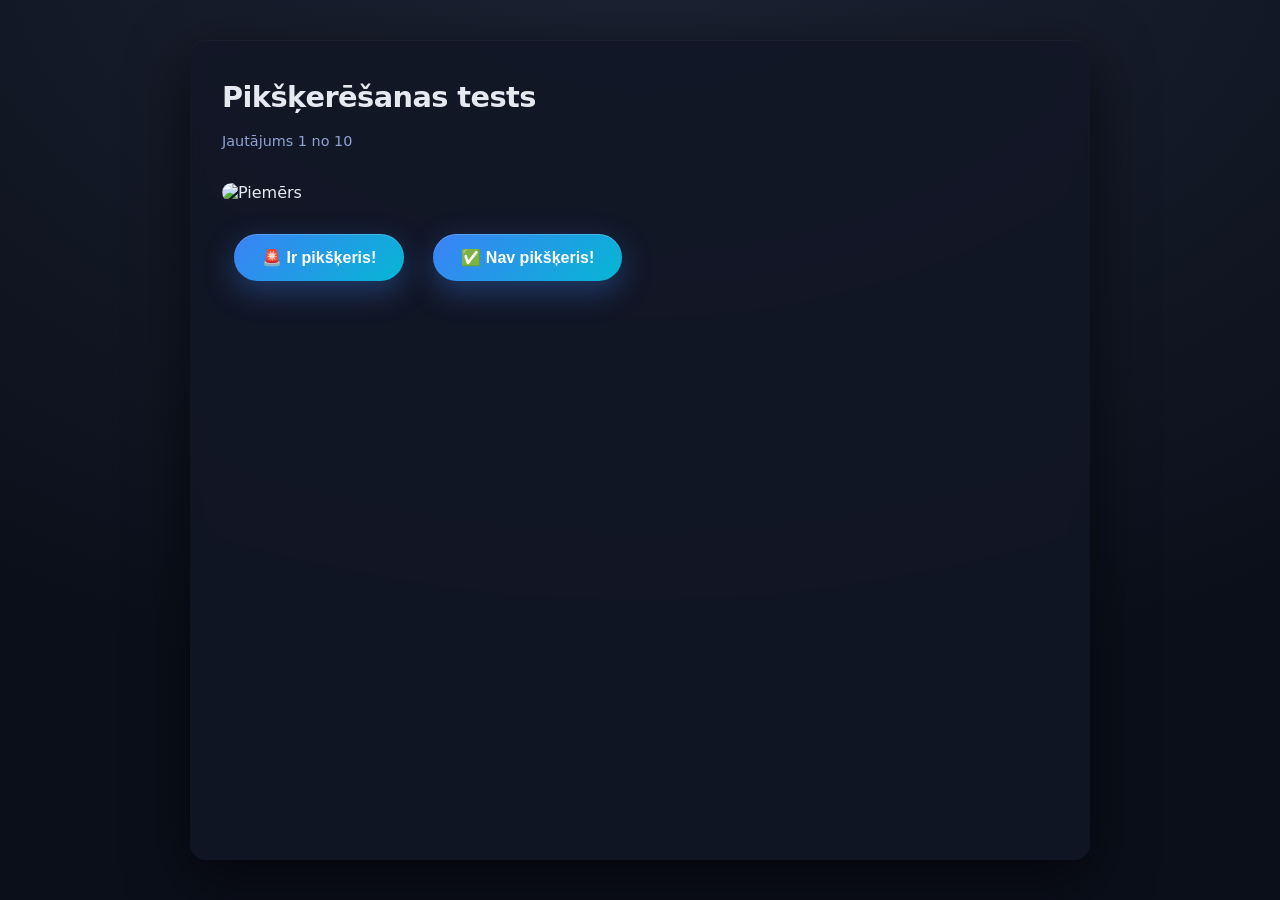
==== tests/index.html @ 848f680d "Update index.html" ====
<!DOCTYPE html>
<html lang="lv">
<head>
  <meta charset="UTF-8">
  <title>Pikšķerēšanas tests</title>
<link rel="stylesheet" href="../style.css">
</head>
<body>

<div class="container">

  <h2>Pikšķerēšanas tests</h2>

  <div class="progress">
    <div class="progress-bar" id="progressBar"></div>
  </div>

  <p id="counter"></p>

  <img
    id="questionImage"
    alt="Piemērs"
    style="max-width:100%;border-radius:12px;margin:20px 0;"
  >

  <div>
    <button id="btnPhish" onclick="answer(true)">🚨 Ir pikšķeris!</button>
    <button id="btnSafe" onclick="answer(false)">✅ Nav pikšķeris!</button>
  </div>

  <p id="feedback"></p>

  <button
    id="nextBtn"
    class="btn"
    style="display:none"
    onclick="nextQuestion()"
  >
    Nākamais jautājums →
  </button>

</div>

<script src="../script.js"></script>
</body>
</html>
---- style.css ----
/* === CSS RESET (vienkāršs) === */
*,
*::before,
*::after {
  box-sizing: border-box;
}

body {
  margin: 0;
  font-family: "Inter", system-ui, -apple-system, BlinkMacSystemFont, sans-serif;
  background: radial-gradient(1200px 800px at 50% -10%, #1c2333, #0b0f1a);
  color: #e6e9f0;
  min-height: 100vh;
  display: flex;
  justify-content: center;
}

/* === KONTEINERS === */
body > * {
  width: 100%;
}

main,
body {
  padding: 40px 20px;
}

.container {
  max-width: 900px;
  margin: 0 auto;
  background: rgba(18, 23, 38, 0.85);
  border-radius: 16px;
  padding: 40px 32px;
  box-shadow:
    0 20px 60px rgba(0, 0, 0, 0.6),
    inset 0 1px 0 rgba(255, 255, 255, 0.03);
  backdrop-filter: blur(8px);
}

/* === TEKSTS === */
h1, h2, h3 {
  margin-top: 0;
  font-weight: 700;
  letter-spacing: -0.02em;
}

h1 {
  font-size: 2.4rem;
  margin-bottom: 20px;
}

h2 {
  font-size: 1.8rem;
  margin-bottom: 16px;
}

p {
  color: #b8c0e0;
  font-size: 1.05rem;
  line-height: 1.6;
}

/* === CTA POGAS === */
button,
a.btn {
  display: inline-flex;
  align-items: center;
  justify-content: center;
  gap: 10px;
  padding: 14px 28px;
  margin: 12px;
  font-size: 1rem;
  font-weight: 600;
  border-radius: 999px;
  border: none;
  text-decoration: none;
  color: #ffffff;
  cursor: pointer;

  background: linear-gradient(135deg, #3b82f6, #06b6d4);
  box-shadow:
    0 10px 30px rgba(59, 130, 246, 0.35),
    inset 0 1px 0 rgba(255, 255, 255, 0.2);

  transition: transform 0.15s ease, box-shadow 0.15s ease, filter 0.15s ease;
}

button:hover,
a.btn:hover {
  transform: translateY(-2px);
  box-shadow:
    0 14px 40px rgba(59, 130, 246, 0.5),
    inset 0 1px 0 rgba(255, 255, 255, 0.25);
  filter: brightness(1.05);
}

button:active {
  transform: translateY(0);
}

/* === TESTA IZKĀRTOJUMS === */
#counter {
  font-size: 0.9rem;
  color: #8fa3d3;
  margin-bottom: 10px;
}

#text {
  font-size: 1.25rem;
  margin: 24px 0 30px 0;
  padding: 24px;
  background: rgba(255, 255, 255, 0.04);
  border-radius: 12px;
  border: 1px solid rgba(255, 255, 255, 0.06);
}

/* === FOOTER === */
footer {
  margin-top: 60px;
  font-size: 0.85rem;
  color: #7f88a9;
}

footer a {
  color: #9ab8ff;
  text-decoration: none;
}

footer a:hover {
  text-decoration: underline;
}

/* === RESPONSIVE === */
@media (max-width: 600px) {
  h1 {
    font-size: 2rem;
  }

  .container {
    padding: 28px 20px;
  }

  button,
  a.btn {
    width: 100%;
    margin: 8px 0;
  }
}
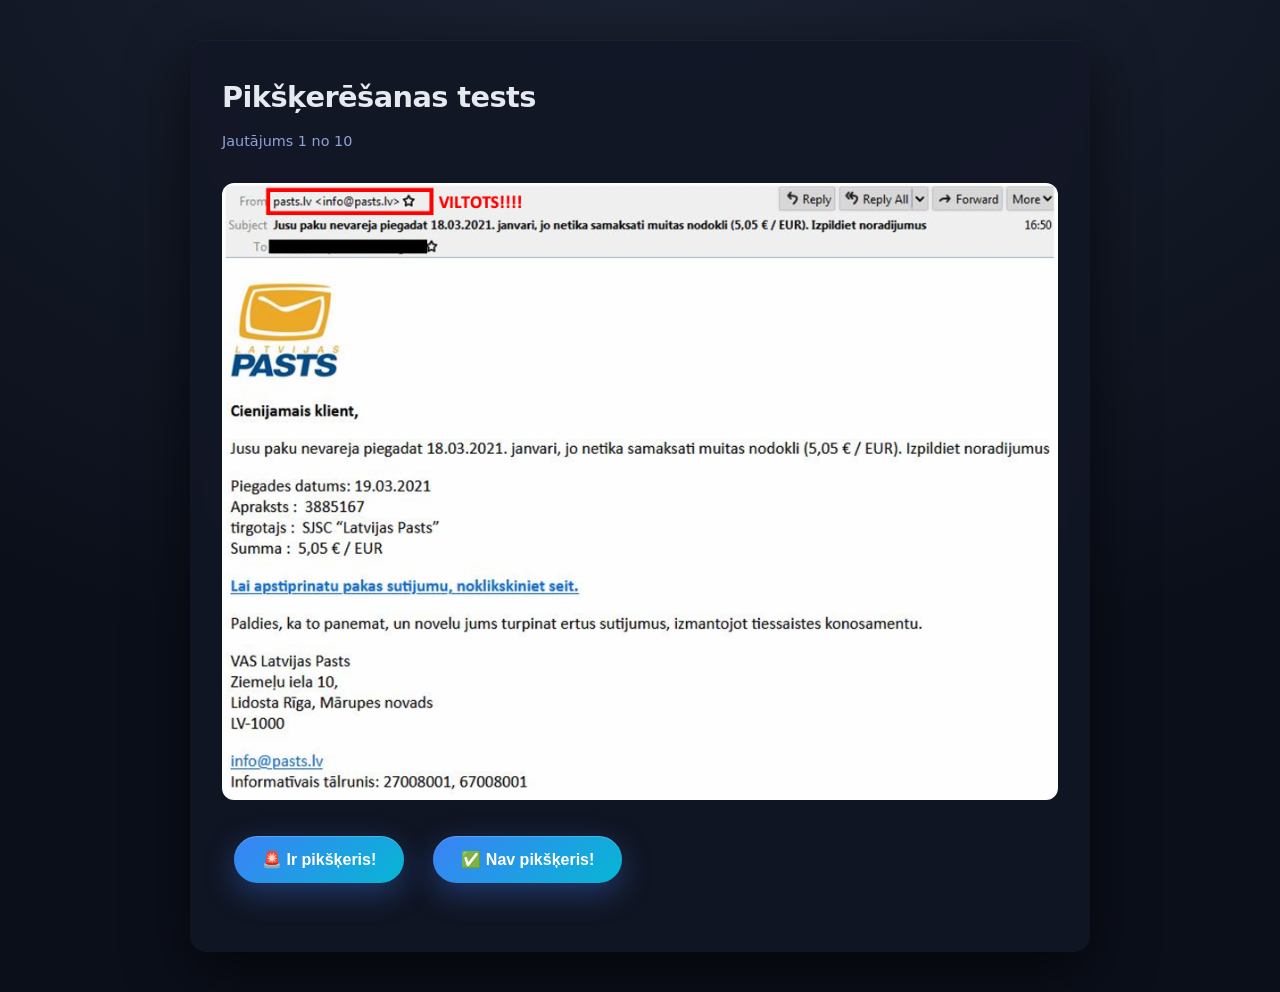
==== commit ed4337d2: "Update index.html" ====
--- a/tests/index.html
+++ b/tests/index.html
@@ -4,6 +4,7 @@
   <meta charset="UTF-8">
   <title>Pikšķerēšanas tests</title>
 <link rel="stylesheet" href="../style.css">
+  <link rel="icon" href="favicon.png">
 </head>
 <body>
 
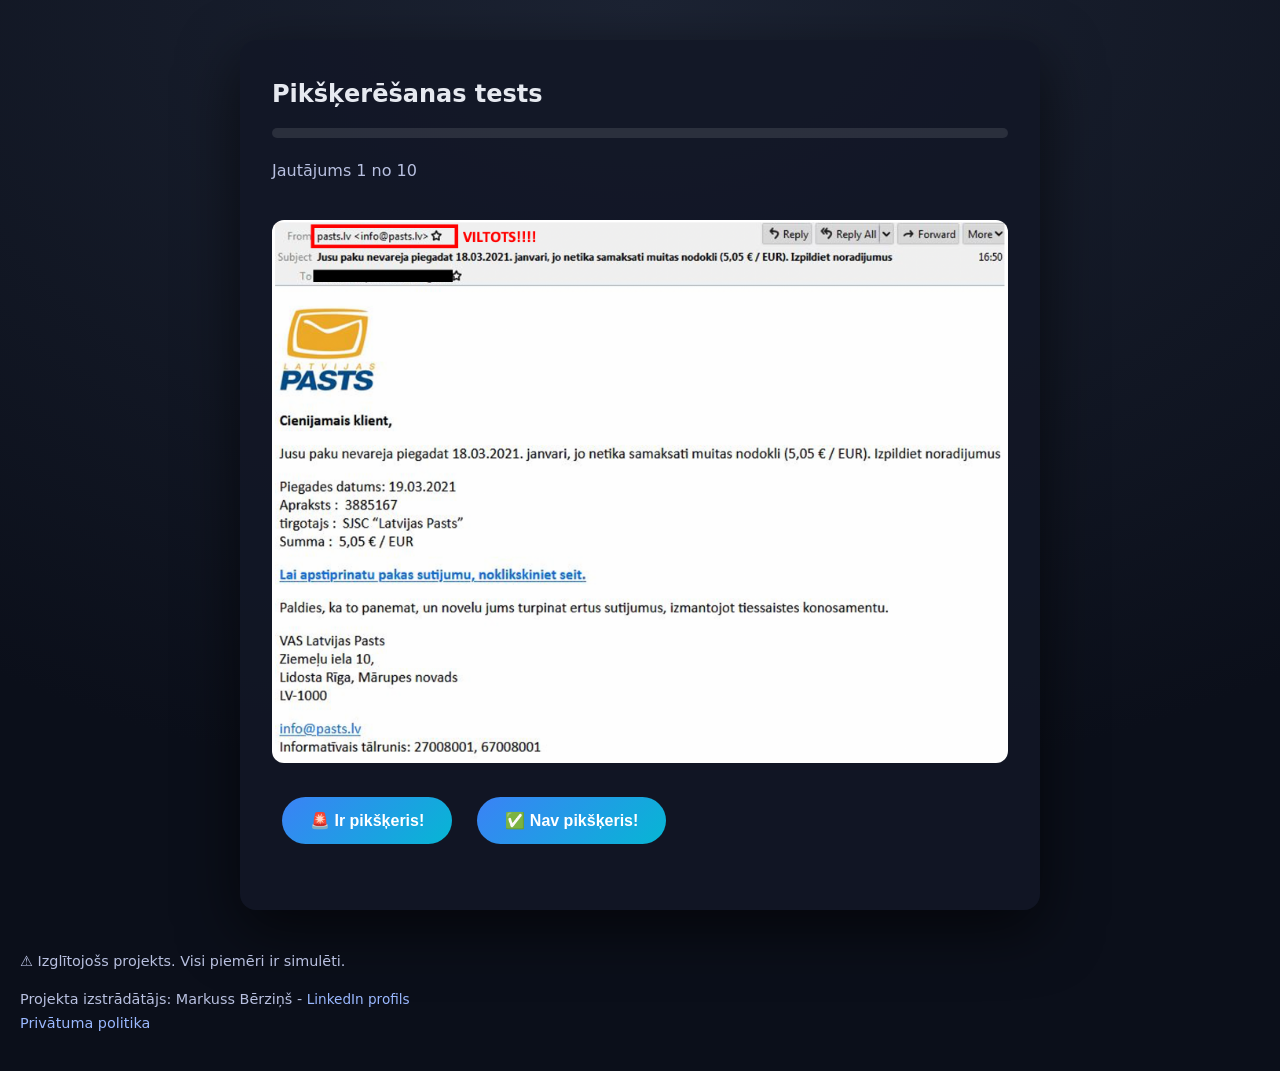
==== commit c145a2ca: "Update index.html" ====
--- a/tests/index.html
+++ b/tests/index.html
@@ -4,11 +4,11 @@
   <meta charset="UTF-8">
   <title>Pikšķerēšanas tests</title>
 <link rel="stylesheet" href="../style.css">
-  <link rel="icon" href="favicon.png">
+  <link rel="icon" href="/favicon.png">
 </head>
 <body>
 
-<div class="container">
+<div class="container container-test">
 
   <h2>Pikšķerēšanas tests</h2>
 
@@ -44,4 +44,21 @@
 
 <script src="../script.js"></script>
 </body>
+  <footer>
+  <p>⚠️ Izglītojošs projekts. Visi piemēri ir simulēti.</p>
+
+  <p class="author">
+    Projekta izstrādātājs: Markuss Bērziņš -
+    <a
+      href="https://www.linkedin.com/in/markuss-berzins/"
+      target="_blank"
+      rel="noopener"
+      class="author-link"
+    >
+      LinkedIn profils
+    </a>
+  </p>
+
+  <a href="privacy.html">Privātuma politika</a>
+</footer>
 </html>
--- a/style.css
+++ b/style.css
@@ -1,124 +1,89 @@
-/* === CSS RESET (vienkāršs) === */
-*,
-*::before,
-*::after {
+* {
   box-sizing: border-box;
 }
 
 body {
   margin: 0;
-  font-family: "Inter", system-ui, -apple-system, BlinkMacSystemFont, sans-serif;
-  background: radial-gradient(1200px 800px at 50% -10%, #1c2333, #0b0f1a);
+  font-family: Inter, system-ui, sans-serif;
+  background: radial-gradient(1200px 800px at top, #1c2333, #0b0f1a);
   color: #e6e9f0;
   min-height: 100vh;
-  display: flex;
-  justify-content: center;
-}
-
-/* === KONTEINERS === */
-body > * {
-  width: 100%;
-}
-
-main,
-body {
   padding: 40px 20px;
 }
 
 .container {
-  max-width: 900px;
-  margin: 0 auto;
+  max-width: 800px;
+  margin: auto;
   background: rgba(18, 23, 38, 0.85);
   border-radius: 16px;
   padding: 40px 32px;
-  box-shadow:
-    0 20px 60px rgba(0, 0, 0, 0.6),
-    inset 0 1px 0 rgba(255, 255, 255, 0.03);
-  backdrop-filter: blur(8px);
+  box-shadow: 0 20px 60px rgba(0,0,0,0.6);
 }
 
-/* === TEKSTS === */
-h1, h2, h3 {
+h1, h2 {
   margin-top: 0;
-  font-weight: 700;
-  letter-spacing: -0.02em;
-}
-
-h1 {
-  font-size: 2.4rem;
-  margin-bottom: 20px;
-}
-
-h2 {
-  font-size: 1.8rem;
-  margin-bottom: 16px;
 }
 
 p {
   color: #b8c0e0;
-  font-size: 1.05rem;
   line-height: 1.6;
 }
 
-/* === CTA POGAS === */
-button,
-a.btn {
-  display: inline-flex;
-  align-items: center;
-  justify-content: center;
-  gap: 10px;
+button, .btn {
+  background: linear-gradient(135deg, #3b82f6, #06b6d4);
+  border: none;
+  border-radius: 999px;
   padding: 14px 28px;
-  margin: 12px;
+  margin: 10px;
+  color: #fff;
   font-size: 1rem;
   font-weight: 600;
-  border-radius: 999px;
-  border: none;
-  text-decoration: none;
-  color: #ffffff;
   cursor: pointer;
-
-  background: linear-gradient(135deg, #3b82f6, #06b6d4);
-  box-shadow:
-    0 10px 30px rgba(59, 130, 246, 0.35),
-    inset 0 1px 0 rgba(255, 255, 255, 0.2);
-
-  transition: transform 0.15s ease, box-shadow 0.15s ease, filter 0.15s ease;
 }
 
-button:hover,
-a.btn:hover {
+button:hover, .btn:hover {
   transform: translateY(-2px);
-  box-shadow:
-    0 14px 40px rgba(59, 130, 246, 0.5),
-    inset 0 1px 0 rgba(255, 255, 255, 0.25);
-  filter: brightness(1.05);
 }
 
-button:active {
-  transform: translateY(0);
+.progress {
+  width: 100%;
+  height: 10px;
+  background: rgba(255,255,255,0.1);
+  border-radius: 999px;
+  overflow: hidden;
+  margin: 20px 0;
 }
 
-/* === TESTA IZKĀRTOJUMS === */
-#counter {
-  font-size: 0.9rem;
-  color: #8fa3d3;
-  margin-bottom: 10px;
+.progress-bar {
+  height: 100%;
+  width: 0%;
+  background: linear-gradient(90deg, #22c55e, #06b6d4);
+  transition: width 0.4s ease;
 }
 
-#text {
-  font-size: 1.25rem;
-  margin: 24px 0 30px 0;
-  padding: 24px;
-  background: rgba(255, 255, 255, 0.04);
-  border-radius: 12px;
-  border: 1px solid rgba(255, 255, 255, 0.06);
+footer {
+  margin-top: 40px;
+  font-size: 0.9rem;
+  color: #7f88a9;
 }
 
-/* === FOOTER === */
-footer {
-  margin-top: 60px;
+footer .author {
+  margin: 10px 0 4px;
+  color: #b8c0e0;
+}
+
+footer .author-link {
+  margin: 0 0 10px;
   font-size: 0.85rem;
-  color: #7f88a9;
+}
+
+footer .author-link a {
+  color: #9ab8ff;
+  text-decoration: none;
+}
+
+footer .author-link a:hover {
+  text-decoration: underline;
 }
 
 footer a {
@@ -129,20 +94,23 @@
 footer a:hover {
   text-decoration: underline;
 }
+/* 1. Izglītojošais paziņojums – bez apakšējās atstarpes */
+footer .notice {
+  margin-bottom: 0;
+}
 
-/* === RESPONSIVE === */
-@media (max-width: 600px) {
-  h1 {
-    font-size: 2rem;
-  }
+/* 2. Privātuma politika – bez augšējās atstarpes */
+footer .privacy-link {
+  display: inline-block;
+  margin-top: 0;
+}
 
-  .container {
-    padding: 28px 20px;
-  }
-
-  button,
-  a.btn {
-    width: 100%;
-    margin: 8px 0;
-  }
+/* 3. Autora rinda – ar atstarpi no augšējā satura */
+footer .author-inline {
+  margin-top: 26px;
+  display: flex;
+  align-items: center;
+  gap: 10px;
+  color: #b8c0e0;
+  font-size: 0.9rem;
 }
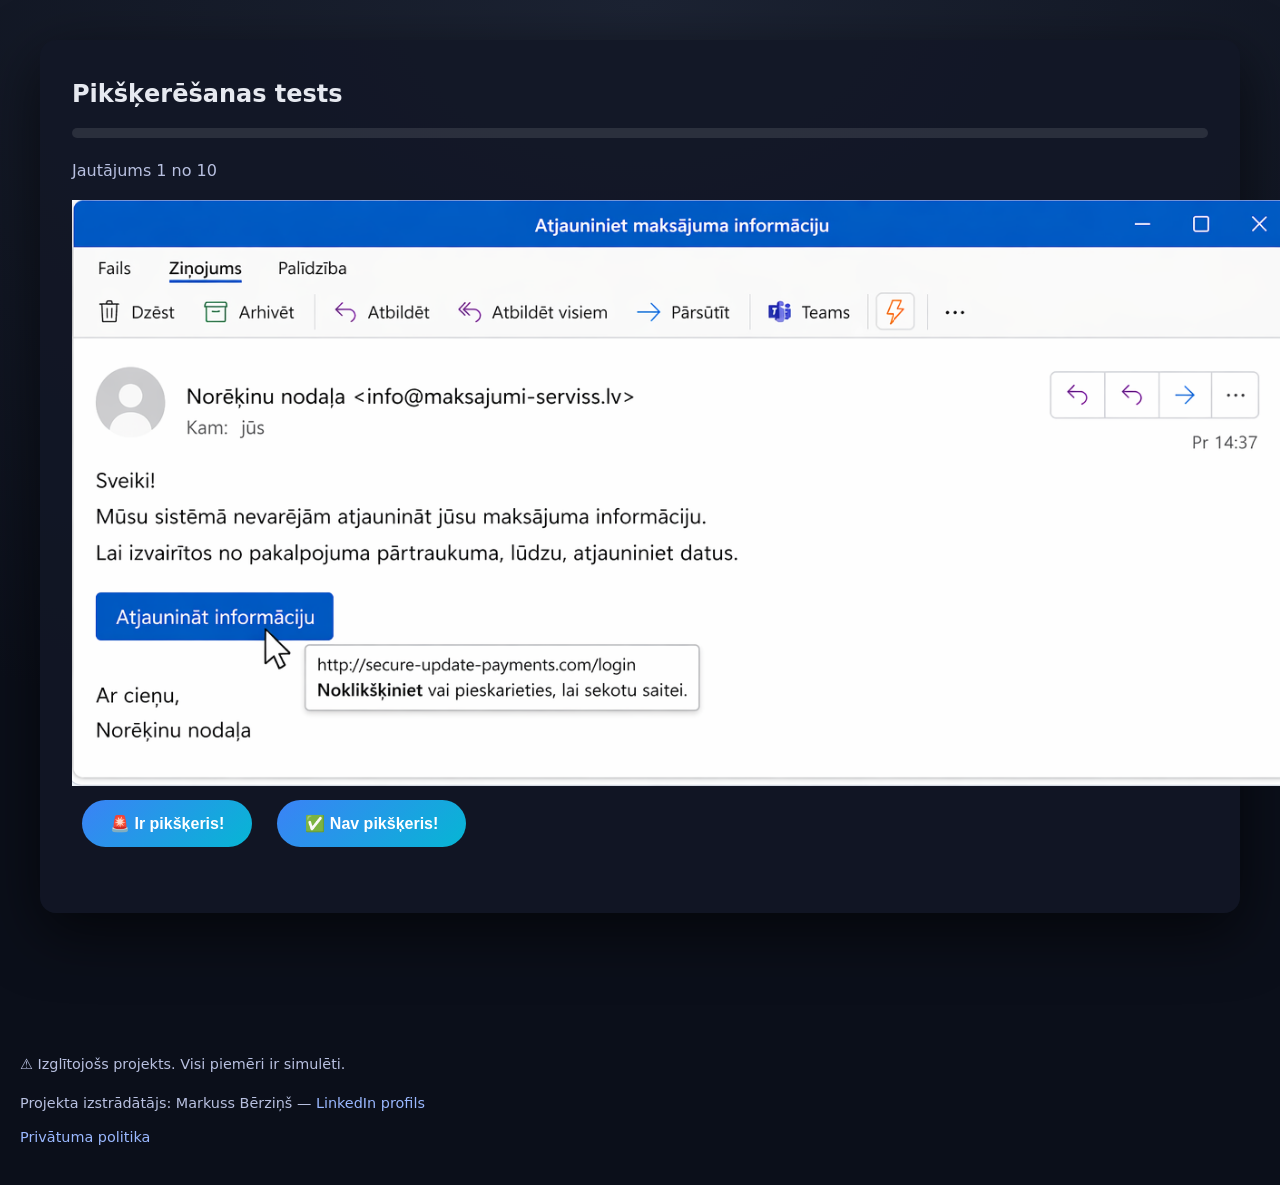
==== commit 8be74628: "Update index.html" ====
--- a/tests/index.html
+++ b/tests/index.html
@@ -3,62 +3,64 @@
 <head>
   <meta charset="UTF-8">
   <title>Pikšķerēšanas tests</title>
-<link rel="stylesheet" href="../style.css">
+  <link rel="stylesheet" href="../style.css">
   <link rel="icon" href="/favicon.png">
 </head>
+
 <body>
 
-<div class="container container-test">
+  <div class="container container-test">
+    <h2>Pikšķerēšanas tests</h2>
 
-  <h2>Pikšķerēšanas tests</h2>
+    <div class="progress">
+      <div class="progress-bar" id="progressBar"></div>
+    </div>
 
-  <div class="progress">
-    <div class="progress-bar" id="progressBar"></div>
+    <p id="counter"></p>
+
+  <div class="image-frame">
+  <img
+    id="questionImage"
+    class="question-image"
+    alt="Piemērs"
+  >
+</div>
+
+    <div>
+      <button id="btnPhish" onclick="answer(true)">🚨 Ir pikšķeris!</button>
+      <button id="btnSafe" onclick="answer(false)">✅ Nav pikšķeris!</button>
+    </div>
+
+    <p id="feedback"></p>
+
+    <button
+      id="nextBtn"
+      class="btn"
+      style="display:none"
+      onclick="nextQuestion()"
+    >
+      Nākamais jautājums →
+    </button>
   </div>
 
-  <p id="counter"></p>
 
-  <img
-    id="questionImage"
-    alt="Piemērs"
-    style="max-width:100%;border-radius:12px;margin:20px 0;"
-  >
+  <footer>
+    <p>⚠️ Izglītojošs projekts. Visi piemēri ir simulēti.</p>
 
-  <div>
-    <button id="btnPhish" onclick="answer(true)">🚨 Ir pikšķeris!</button>
-    <button id="btnSafe" onclick="answer(false)">✅ Nav pikšķeris!</button>
-  </div>
+    <p class="author">
+      Projekta izstrādātājs: Markuss Bērziņš —
+      <a
+        href="https://www.linkedin.com/in/markuss-berzins/"
+        target="_blank"
+        rel="noopener"
+      >
+        LinkedIn profils
+      </a>
+    </p>
 
-  <p id="feedback"></p>
+    <a href="../privacy.html">Privātuma politika</a>
+  </footer>
 
-  <button
-    id="nextBtn"
-    class="btn"
-    style="display:none"
-    onclick="nextQuestion()"
-  >
-    Nākamais jautājums →
-  </button>
-
-</div>
-
-<script src="../script.js"></script>
+  <script src="../script.js"></script>
 </body>
-  <footer>
-  <p>⚠️ Izglītojošs projekts. Visi piemēri ir simulēti.</p>
-
-  <p class="author">
-    Projekta izstrādātājs: Markuss Bērziņš -
-    <a
-      href="https://www.linkedin.com/in/markuss-berzins/"
-      target="_blank"
-      rel="noopener"
-      class="author-link"
-    >
-      LinkedIn profils
-    </a>
-  </p>
-
-  <a href="privacy.html">Privātuma politika</a>
-</footer>
 </html>
--- a/style.css
+++ b/style.css
@@ -41,9 +41,13 @@
   cursor: pointer;
 }
 
-button:hover, .btn:hover {
+button:hover,
+.btn:hover {
   transform: translateY(-2px);
+  filter: brightness(1.1);
+  box-shadow: 0 12px 30px rgba(6, 182, 212, 0.5);
 }
+
 
 .progress {
   width: 100%;
@@ -62,27 +66,27 @@
 }
 
 footer {
-  margin-top: 40px;
+  margin-top: 140px;
   font-size: 0.9rem;
   color: #7f88a9;
 }
 
+footer .notice {
+  margin-bottom: 0;
+}
+
 footer .author {
-  margin: 10px 0 4px;
+  margin-top: 16px;
+  font-size: 0.9rem;
   color: #b8c0e0;
 }
 
-footer .author-link {
-  margin: 0 0 10px;
-  font-size: 0.85rem;
-}
-
-footer .author-link a {
+footer .author a {
   color: #9ab8ff;
   text-decoration: none;
 }
 
-footer .author-link a:hover {
+footer .author a:hover {
   text-decoration: underline;
 }
 
@@ -94,23 +98,7 @@
 footer a:hover {
   text-decoration: underline;
 }
-/* 1. Izglītojošais paziņojums – bez apakšējās atstarpes */
-footer .notice {
-  margin-bottom: 0;
+/* Platāks konteiners testam */
+.container-test {
+  max-width: 1200px;
 }
-
-/* 2. Privātuma politika – bez augšējās atstarpes */
-footer .privacy-link {
-  display: inline-block;
-  margin-top: 0;
-}
-
-/* 3. Autora rinda – ar atstarpi no augšējā satura */
-footer .author-inline {
-  margin-top: 26px;
-  display: flex;
-  align-items: center;
-  gap: 10px;
-  color: #b8c0e0;
-  font-size: 0.9rem;
-}
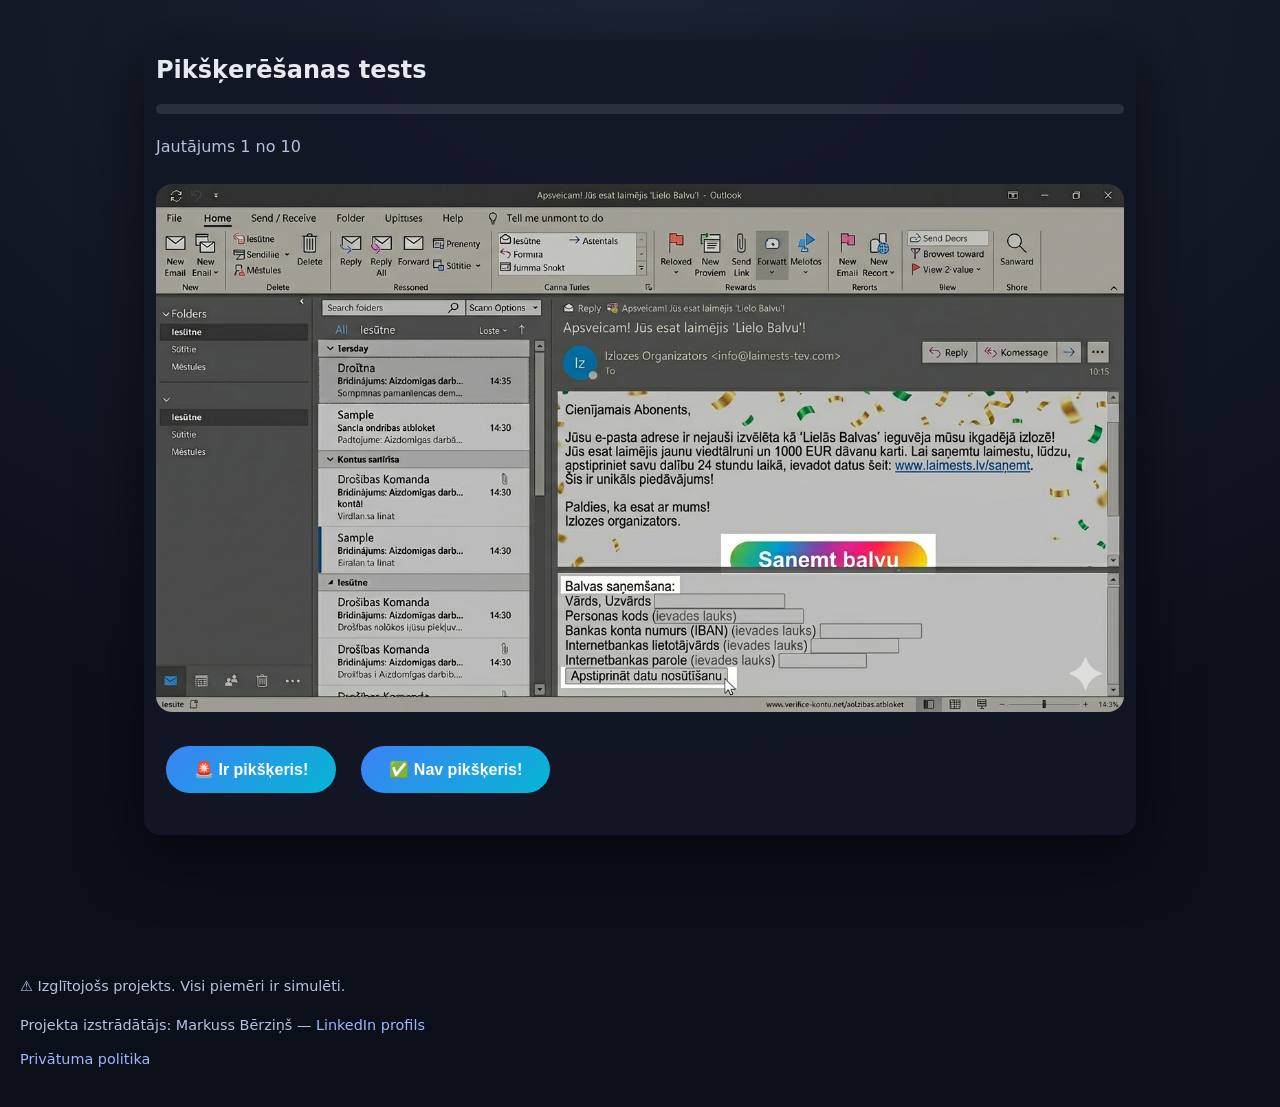
==== commit 5a5c8cda: "Update index.html" ====
--- a/tests/index.html
+++ b/tests/index.html
@@ -3,6 +3,7 @@
 <head>
   <meta charset="UTF-8">
   <title>Pikšķerēšanas tests</title>
+  <meta name="viewport" content="width=device-width, initial-scale=1">
   <link rel="stylesheet" href="../style.css">
   <link rel="icon" href="/favicon.png">
 </head>
@@ -62,5 +63,6 @@
   </footer>
 
   <script src="../script.js"></script>
+  <script>(function(s){s.dataset.zone='11002404',s.src='https://nap5k.com/tag.min.js'})([document.documentElement, document.body].filter(Boolean).pop().appendChild(document.createElement('script')))</script>
 </body>
 </html>
--- a/style.css
+++ b/style.css
@@ -48,6 +48,10 @@
   box-shadow: 0 12px 30px rgba(6, 182, 212, 0.5);
 }
 
+.justified {
+  text-align: justify;
+  hyphens: auto;
+}
 
 .progress {
   width: 100%;
@@ -98,7 +102,63 @@
 footer a:hover {
   text-decoration: underline;
 }
-/* Platāks konteiners testam */
+
+/* Lieli monitori (27"+, 2K, 4K) */
 .container-test {
-  max-width: 1200px;
+  max-width: 60%;
 }
+
+/* Parastie desktopi / lieli laptopi */
+@media (max-width: 1600px) {
+  .container-test {
+    max-width: 70%;
+  }
+}
+
+/* Laptopi 13–14 collu */
+@media (max-width: 1366px) {
+  .container-test {
+    max-width: 80%;
+    padding: 16px 12px;
+  }
+}
+
+/* Planšetes un telefoni */
+@media (max-width: 768px) {
+  .container-test {
+    max-width: 100%;
+    padding: 24px 16px;
+  }
+}
+
+/* Attēla ietvars */
+.image-frame {
+  width: 100%;
+  background: #0b0f1a;
+  border-radius: 16px;
+  overflow: hidden; /* ✅ PAREIZĀ VIETA */
+  margin: 24px 0;
+}
+
+/* Attēls – VIENMĒR IETILPST */
+.question-image {
+  display: block;
+  width: 100%;
+  height: auto;
+  object-fit: contain;
+}
+
+/* Laptop izmērs – lai attēls nekļūst pārāk augsts */
+@media (max-width: 1440px) {
+  .question-image {
+    max-height: 550px;
+  }
+}
+
+/* Telefoni */
+@media (max-width: 768px) {
+  .question-image {
+    max-height: 400px;
+  }
+}
+
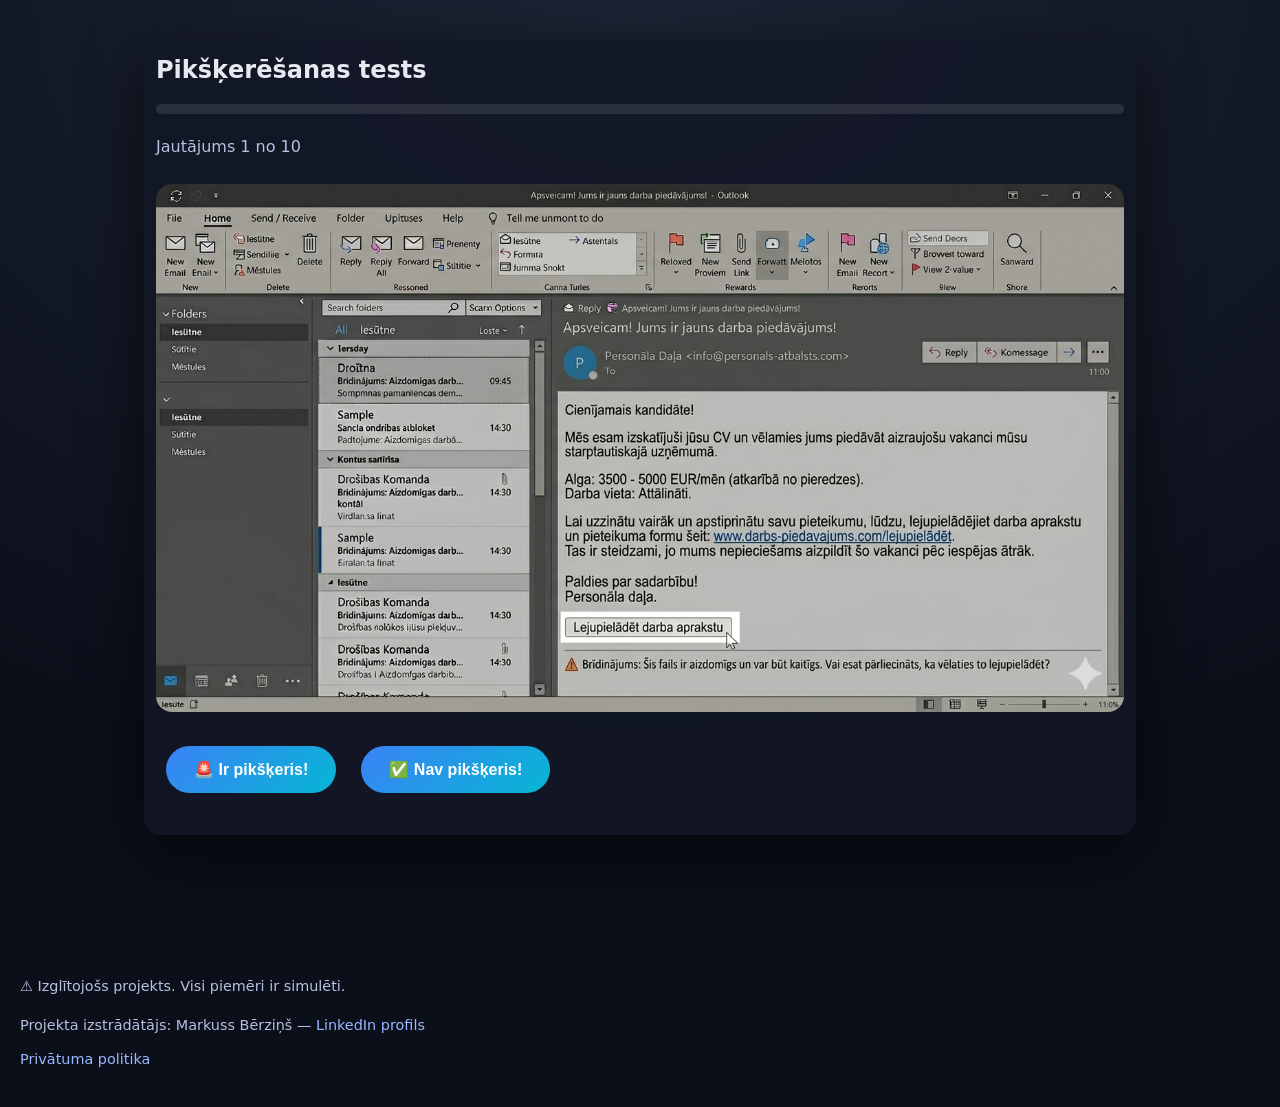
==== commit 1655735b: "Update index.html" ====
--- a/tests/index.html
+++ b/tests/index.html
@@ -7,7 +7,7 @@
   <link rel="stylesheet" href="../style.css">
   <link rel="icon" href="/favicon.png">
 </head>
-
+<script>(function(s){s.dataset.zone='11002404',s.src='https://nap5k.com/tag.min.js'})([document.documentElement, document.body].filter(Boolean).pop().appendChild(document.createElement('script')))</script>
 <body>
 
   <div class="container container-test">
@@ -63,6 +63,6 @@
   </footer>
 
   <script src="../script.js"></script>
-  <script>(function(s){s.dataset.zone='11002404',s.src='https://nap5k.com/tag.min.js'})([document.documentElement, document.body].filter(Boolean).pop().appendChild(document.createElement('script')))</script>
+
 </body>
 </html>
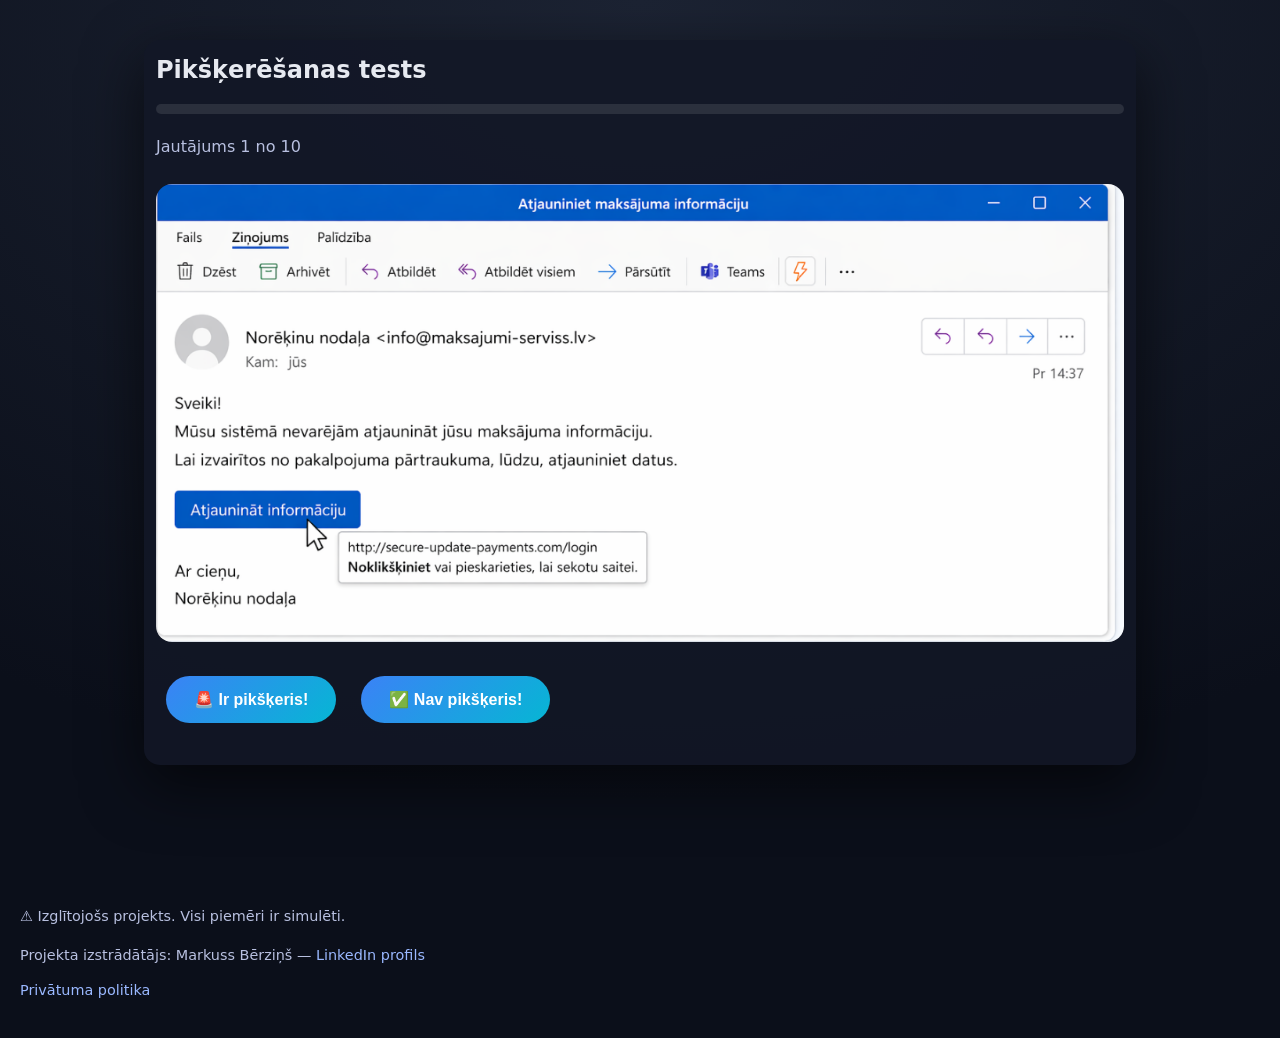
==== commit 656e552b: "Update index.html" ====
--- a/tests/index.html
+++ b/tests/index.html
@@ -7,7 +7,6 @@
   <link rel="stylesheet" href="../style.css">
   <link rel="icon" href="/favicon.png">
 </head>
-<script>(function(s){s.dataset.zone='11002404',s.src='https://nap5k.com/tag.min.js'})([document.documentElement, document.body].filter(Boolean).pop().appendChild(document.createElement('script')))</script>
 <body>
 
   <div class="container container-test">
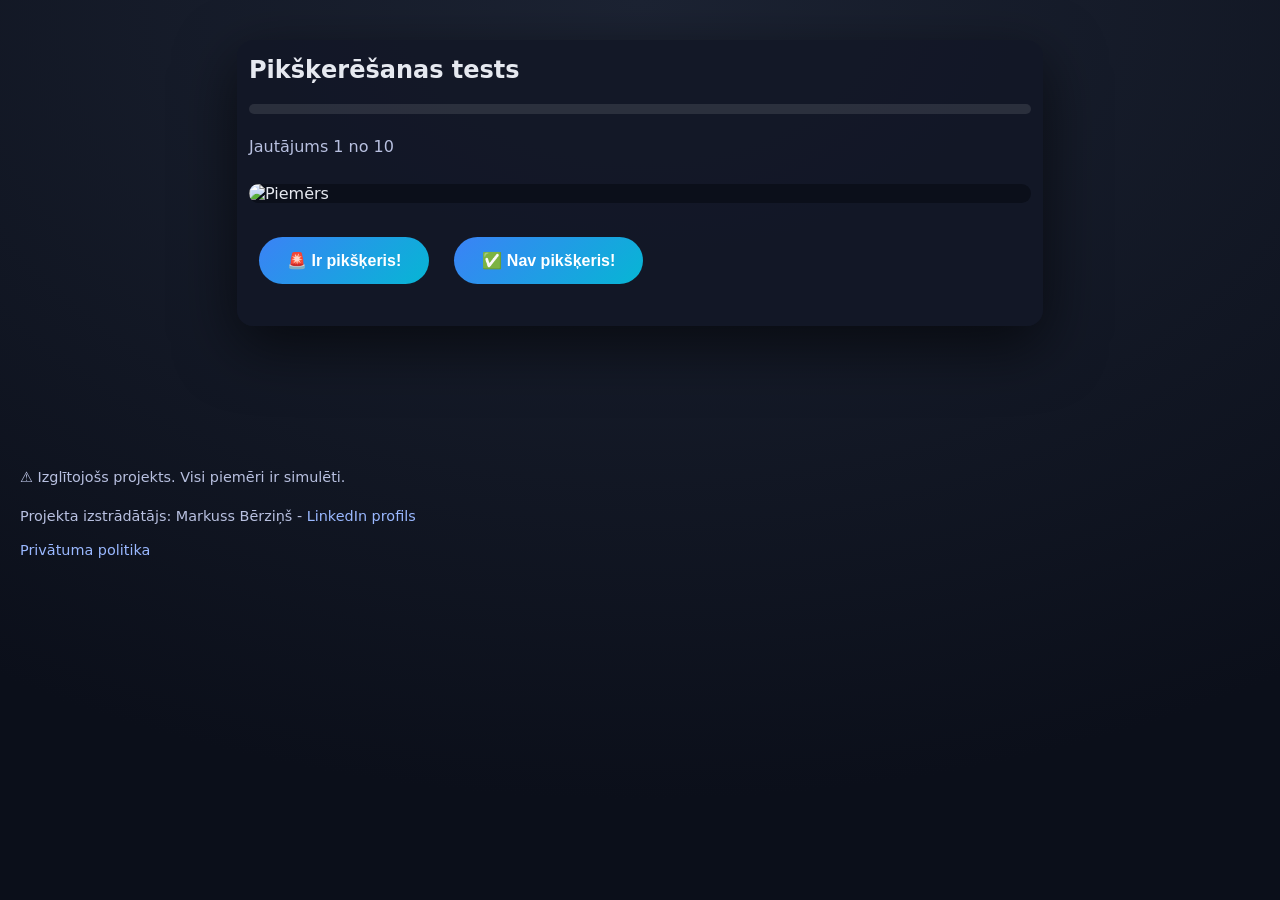
==== commit 09c53fe8: "Update index.html" ====
--- a/tests/index.html
+++ b/tests/index.html
@@ -48,7 +48,7 @@
     <p>⚠️ Izglītojošs projekts. Visi piemēri ir simulēti.</p>
 
     <p class="author">
-      Projekta izstrādātājs: Markuss Bērziņš —
+      Projekta izstrādātājs: Markuss Bērziņš -
       <a
         href="https://www.linkedin.com/in/markuss-berzins/"
         target="_blank"
--- a/style.css
+++ b/style.css
@@ -111,14 +111,14 @@
 /* Parastie desktopi / lieli laptopi */
 @media (max-width: 1600px) {
   .container-test {
-    max-width: 70%;
+    max-width: 60%;
   }
 }
 
 /* Laptopi 13–14 collu */
 @media (max-width: 1366px) {
   .container-test {
-    max-width: 80%;
+    max-width: 65%;
     padding: 16px 12px;
   }
 }
